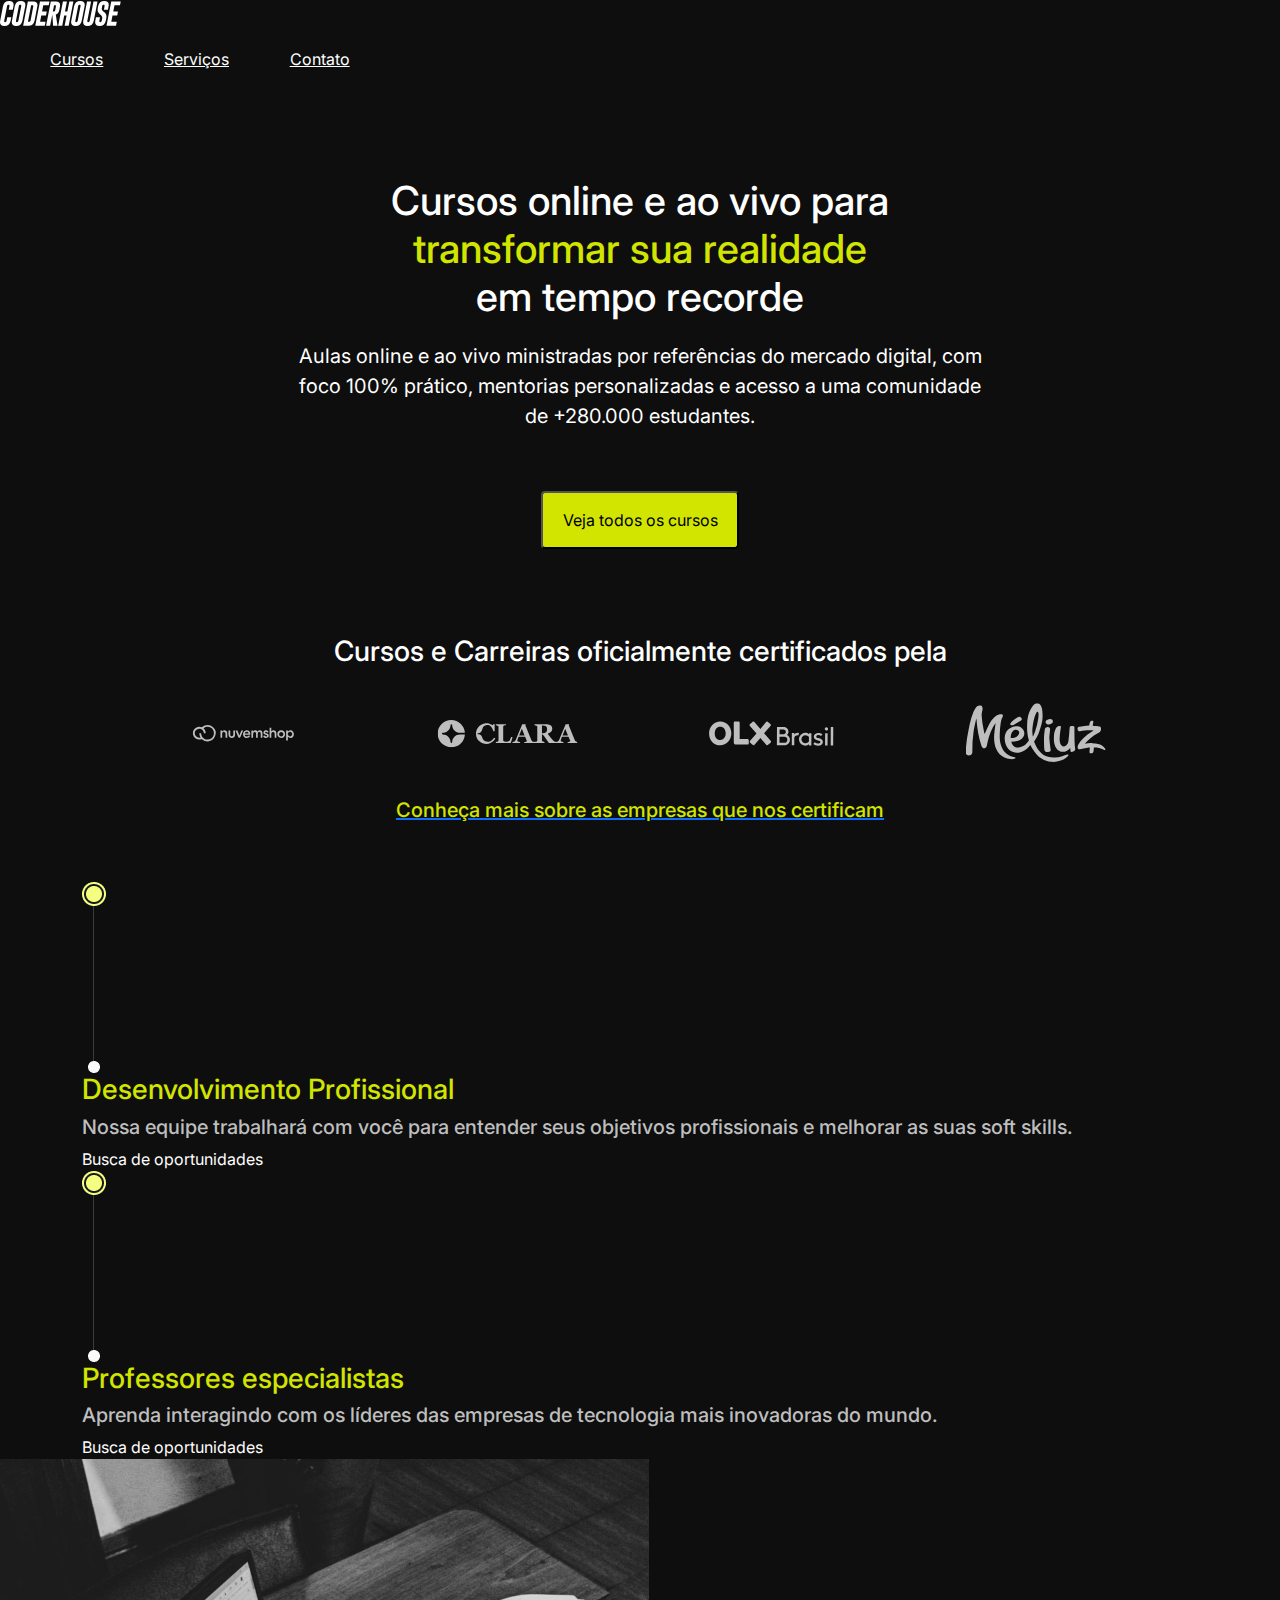
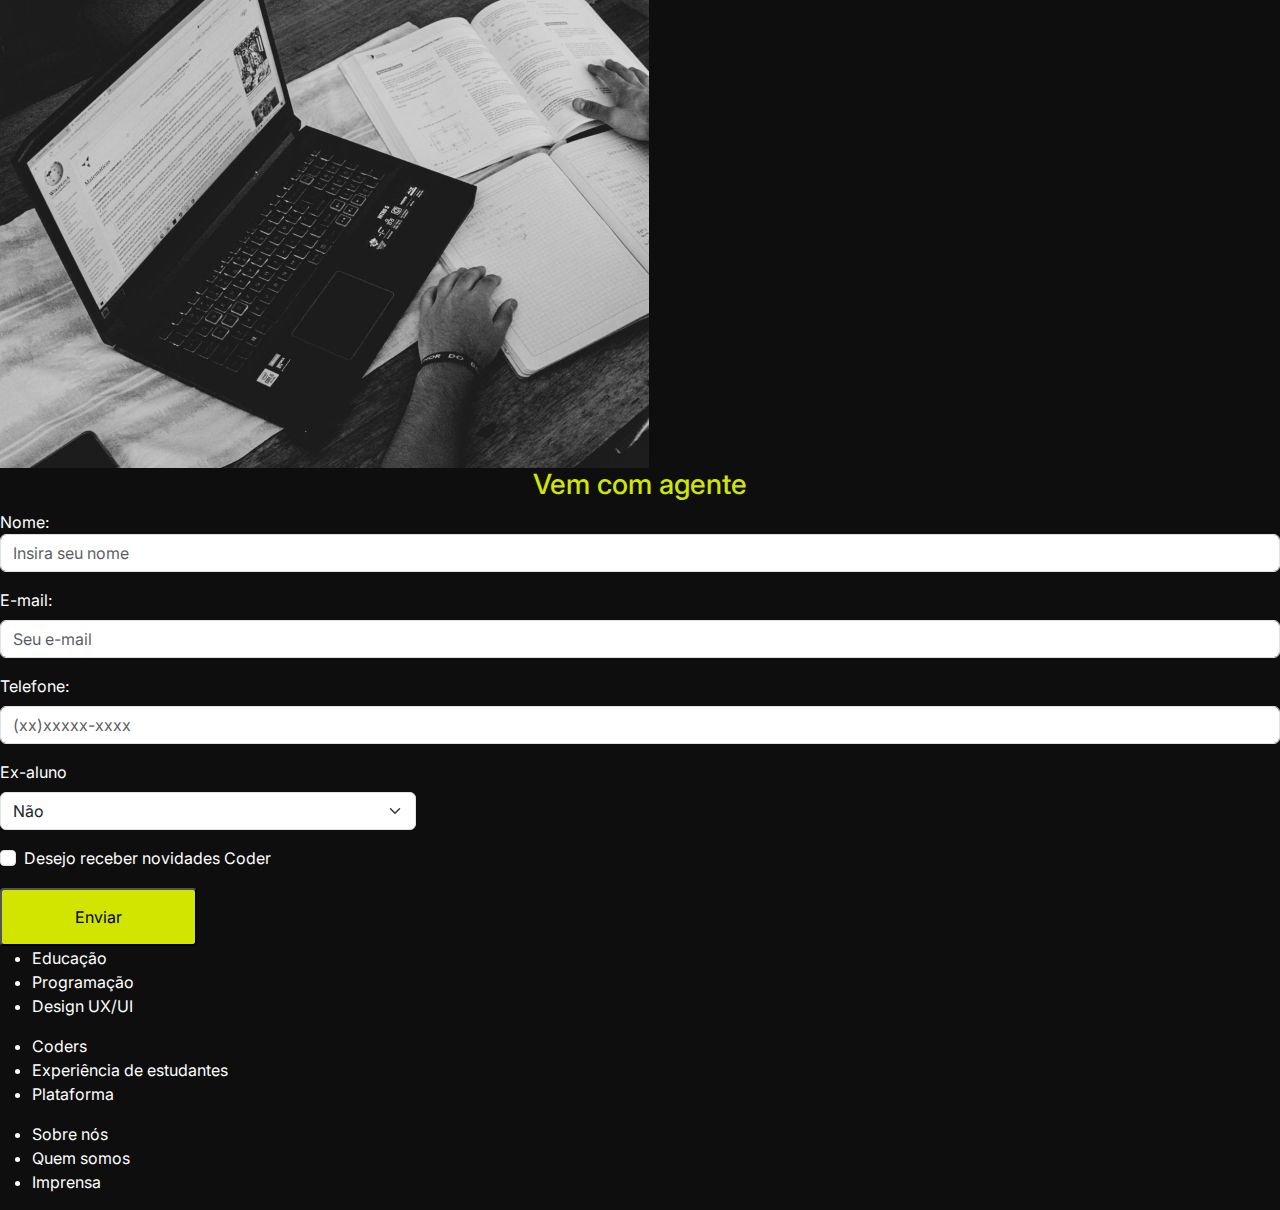
==== index.html @ bf9b63c2 "Commit Framework Bootstrap" ====
<!DOCTYPE html>
<html lang="pt-BR">
<head>
    <meta charset="UTF-8">
    <meta name="viewport" content="width=device-width, initial-scale=1.0">
    <title>Projeto - Coderhouse</title>
    <link href="https://cdn.jsdelivr.net/npm/bootstrap@5.3.3/dist/css/bootstrap.min.css" rel="stylesheet" integrity="sha384-QWTKZyjpPEjISv5WaRU9OFeRpok6YctnYmDr5pNlyT2bRjXh0JMhjY6hW+ALEwIH" crossorigin="anonymous">
    <link rel="stylesheet" href="style.css">
</head>

<body>
<header>
    <section class="logo">
        <div>
            <img src="imagens/logo-coderhouse.svg" alt="logo da coderhouse">
        </div>

                <div>
            <nav class="navbar">
              <a href="cursos.html" class="nav_list">Cursos</a>
              <a href="" class="nav_list">Serviços</a> 
              <a href="" class="nav_list">Contato</a>
            </nav>
        </div>
    </section>
</header>

<main class="cursos">
        <div>
            <h1 class="textocentro"> 
                Cursos online e ao vivo para <br><span class="cortextoverde">transformar sua realidade</span> <br>em
                tempo recorde
            </h1>
        </div>
        <div> 
            <p class="textocentro margembaixo40">Aulas online e ao vivo ministradas por referências do mercado digital, com foco
                100% prático, mentorias personalizadas e acesso a uma comunidade de +280.000
                estudantes.</p>
        </div>

     

        <div class="botaocenter"> 
            <button type="button" class="botaoverde">Veja todos os cursos</button>
        </div>
    </main>

    
<section class="empresas" >
        <div>
            <h3 class="textocentro">Cursos e Carreiras oficialmente certificados pela</h3>
        </div>

        <div class="alinhamentologo">           
                    <div><img src="imagens/empresa-parceira1.svg" alt="logotipo da empresa parceira1"></div>
                    <div><img src="imagens/empresa-parceira2.svg" alt="logotipo da empresa parceira2"></div>
                    <div><img src="imagens/empresa-parceira3.svg" alt="logotipo da empresa parceira3"></div>
                    <div><img src="imagens/empresa-parceira4.svg" alt="logotipo da empresa parceira4"></div>
                       
        </div>
        <div>
            <a href="https://site.coderhouse.com/certificadores/br">
            <h5 class="cortextoverde textocentro margembaixo40"> Conheça mais sobre as empresas que nos certificam</h5></a>
        </div>
    </section>
   


    <section class="gridservices">
        <div class="service1">
            <section class="container"> 
                <div id="blocoservico">
                    <img src="imagens/line.png" alt="linha">
                    <div>
                    <h3 class="cortextoverde">Desenvolvimento Profissional</h3>
                    <h5 class="cortextovinza">Nossa equipe trabalhará com você para entender seus objetivos profissionais e melhorar as suas soft skills.</h5>
                    <h10>Busca de oportunidades</h10>
                </div>
             </section>
        </div>

        <div class="service2">
            <section class="container"> 
                <div id="blocoservico">
                    <img src="imagens/line.png" alt="linha">
                    <div>
                    <h3 class="cortextoverde">Professores especialistas</h3>
                    <h5 class="cortextovinza">Aprenda interagindo com os líderes das empresas de tecnologia mais inovadoras do mundo.</h5>
                    <h10>Busca de oportunidades</h10>
                </div>
             </section>
        </div>

        <div class="imgservice">
            <img src="imagens/imagem-servico.png" alt="imagem de um computador com aluno estudando">
        </div>
</section>    

<div class="space"></div>


<section class="form">
    <div class="containerform">
        <div><h3 class="cortextoverde alinhamentologo">Vem com agente</h3>
    <form class="row g-3">
        <div class="col">
        Nome:<input type="text" class="form-control" placeholder="Insira seu nome" aria-label="First name">
        </div>

     
      
      <div class="col-12">
        <label for="inputAddress" class="form-label">E-mail:</label>
        <input type="email" class="form-control" placeholder="Seu e-mail">
      </div>

      <div class="col-12">
        <label for="inputAddress2" class="form-label">Telefone:</label>
        <input type="number" class="form-control" id="inputAddress2" placeholder="(xx)xxxxx-xxxx">
      </div>
  
      <div class="col-md-4">
        <label for="inputState" class="form-label">Ex-aluno</label>
        <select id="inputState" class="form-select">
          <option>Sim</option>
          <option selected>Não</option>
        </select>
      </div>
     
      <div class="col-12">
        <div class="form-check">
          <input class="form-check-input" type="checkbox" id="gridCheck">
          <label class="form-check-label" for="gridCheck">
            Desejo receber novidades Coder
          </label>
        </div>
      </div>
      <div class="col-12">
        <button type="submit" class="botaoverde">Enviar</button>
      </div>
    </form>
</div>
</section>

<footer class="footer">

    <ul>
        <li id="black">Educação</li>
        <li>Programação</li>
        <li>Design UX/UI</li>
    </ul>

    <ul>
        <li id="black">Coders</li>
        <li>Experiência de estudantes</li>
        <li>Plataforma</li>
    </ul>

    <ul>
        <li id="black">Sobre nós</li>
        <li>Quem somos</li>
        <li>Imprensa</li>
    </ul>
</footer>
</body>
</html>
---- style.css ----
/* * {
    margin: 0;
    padding: 0;
    box-sizing: border-box;
    text-decoration: none;
}
*/

@import url('https://fonts.googleapis.com/css2?family=Inter:wght@100..900&display=swap');

body {
    background-color: rgb(14, 14, 14);
    color: rgb(255, 255, 255);
    font-family: Inter;
        }


.cortextoverde {
    color: #D1E500;
    overflow: ;
}

.cortextovinza {
    color: #BEBEBE;
}

p {
    font-size: 20px;
    
}

.alinhamentologo{
    display: flex;
    flex-direction: row;
    align-items: center;
    justify-content: center;
    gap: 123px;
}

.textocentro {
    text-align: center;
    margin: 20px 200px 20px 200px;
}

.margembaixo40 {
    padding-bottom: 40px;
}

.botaoverde {
    background-color: #D1E500;
    color: black ;
    border-radius: 4px;
    width: 197.13px;
    height: 58px;
    }

.empresas {
    list-style: none;
}

.lista {
    list-style: none;
}

.navbar {
    display: flex;
    justify-content: space-around;
    align-items: center;
    /*gap: 20px;*/
    width: 400px;
    padding: 20px;
 }

.navbar a {
       color: #FFF;
      }


.section {
    display: flex;
    justify-content: space-around;
    align-items: center;
    }

.nav_list {
    display: flex;
    align-items: center;
    justify-content: center;
}

.botaocenter {
    display: flex;
    justify-content: center;
    align-items: center;
}

.servicos {
    display: flex;
    gap: 10px;
}

.servicos #alinhaimagem{
    background-color: rgb(56, 56, 56);
    display: flex;
    flex-direction: row;
   justify-content:space-around;
   gap: 40px;
    width: 632px;
    height: 180px;
    border-radius: 20px;
   }

.servicos #alinhaimagem img{
    
    margin-top: 20px;
    margin-left: 40px;
    margin-bottom: 20px;
    width: 20px;
    height: 130px;
    }

    .tamanhoimg {
        width: 400px;
        height: 400px;
    }

    .cursos {
        margin: 86px;
    }

    .designform {
        background-color: rgb(56, 56, 56);
        display: flex;
        flex-direction: column;
        width: 330px;
        height: 480px;
        border-radius: 20px;
       }

       .designform #botaocentra{
        align-items: center;
        justify-content: center;
       }

       .form{
        display: flex;
        flex-direction: row;
        align-items: center;
        justify-content:center;
           }

       .container {
        display: flex;
       }
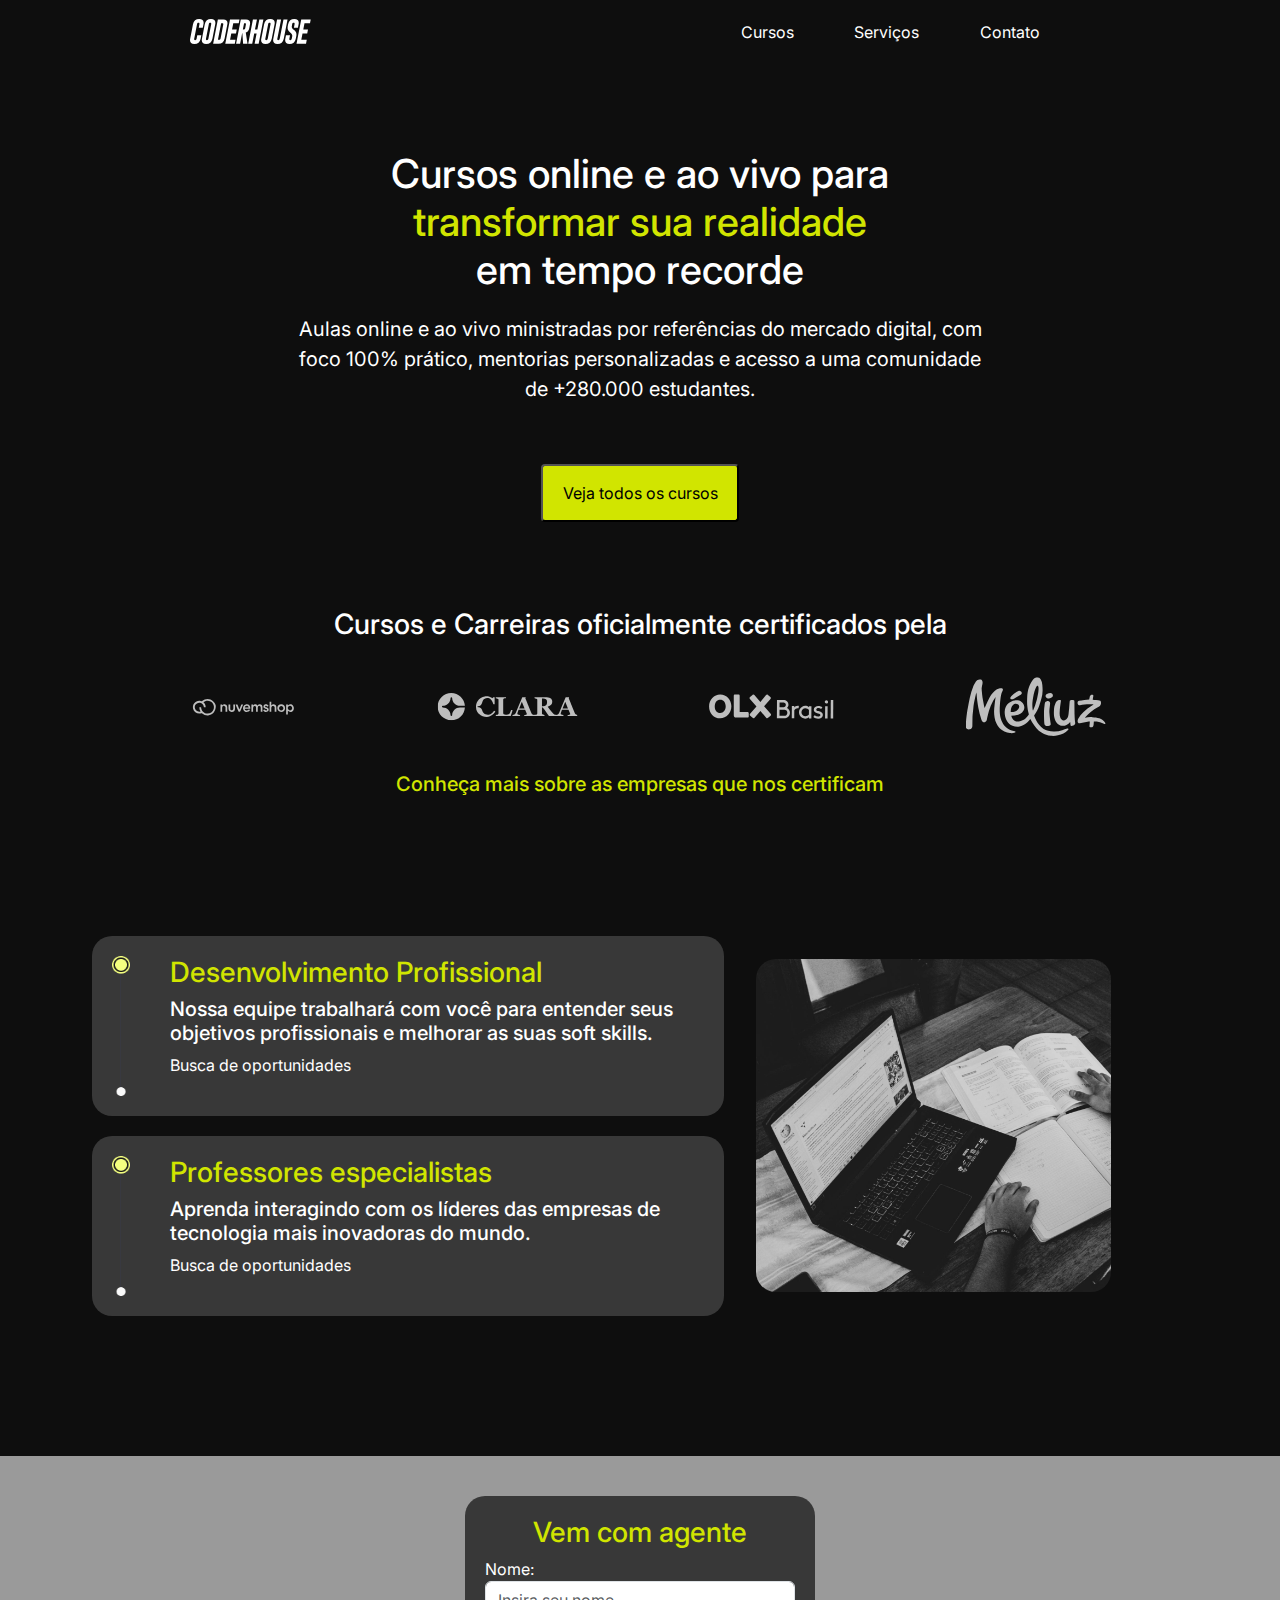
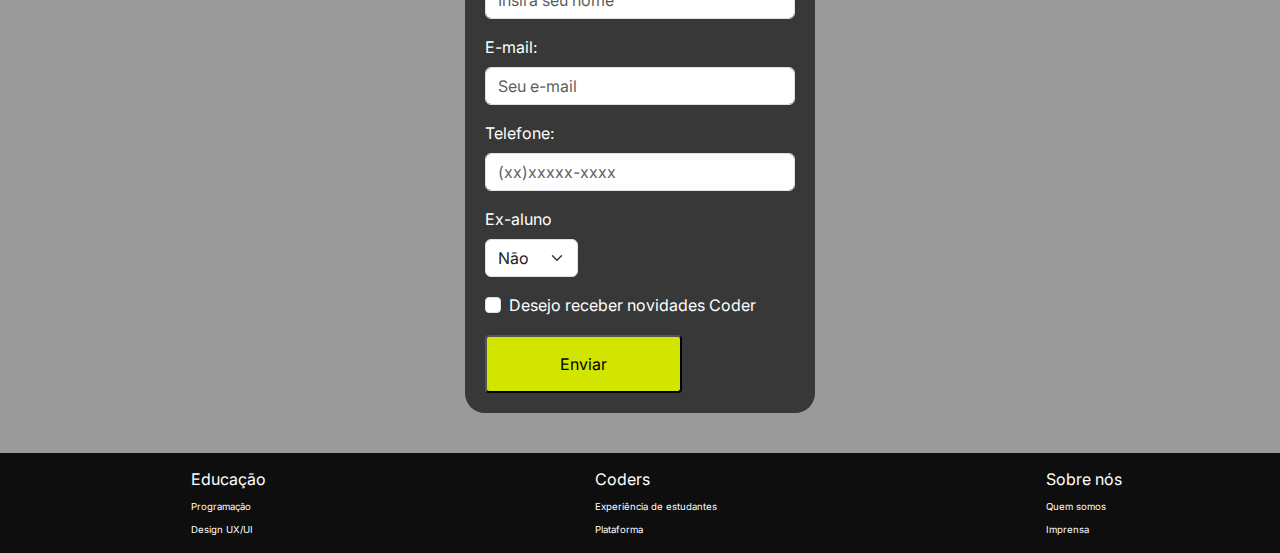
==== commit 605ccd6d: "ajuste links" ====
--- a/index.html
+++ b/index.html
@@ -59,7 +59,7 @@
                        
         </div>
         <div>
-            <a href="https://site.coderhouse.com/certificadores/br">
+            <a href="https://site.coderhouse.com/certificadores/br" class="no">
             <h5 class="cortextoverde textocentro margembaixo40"> Conheça mais sobre as empresas que nos certificam</h5></a>
         </div>
     </section>
@@ -144,19 +144,19 @@
 
 <footer class="footer">
 
-    <ul>
+    <ul class="primeiro">
         <li id="black">Educação</li>
         <li>Programação</li>
         <li>Design UX/UI</li>
     </ul>
 
-    <ul>
+    <ul class="segundo">
         <li id="black">Coders</li>
         <li>Experiência de estudantes</li>
         <li>Plataforma</li>
     </ul>
 
-    <ul>
+    <ul class="terceiro">
         <li id="black">Sobre nós</li>
         <li>Quem somos</li>
         <li>Imprensa</li>
--- a/style.css
+++ b/style.css
@@ -9,7 +9,7 @@
 @import url('https://fonts.googleapis.com/css2?family=Inter:wght@100..900&display=swap');
 
 body {
-    background-color: rgb(14, 14, 14);
+    background-color: #0e0e0e;
     color: rgb(255, 255, 255);
     font-family: Inter;
         }
@@ -20,13 +20,12 @@
     overflow: ;
 }
 
-.cortextovinza {
+.cortextocinza {
     color: #BEBEBE;
 }
 
 p {
     font-size: 20px;
-    
 }
 
 .alinhamentologo{
@@ -54,6 +53,10 @@
     height: 58px;
     }
 
+.botaoverde:hover{
+    background-color: #e0f500;
+}   
+
 .empresas {
     list-style: none;
 }
@@ -73,10 +76,11 @@
 
 .navbar a {
        color: #FFF;
+       text-decoration: none;
       }
 
 
-.section {
+.logo {
     display: flex;
     justify-content: space-around;
     align-items: center;
@@ -86,6 +90,7 @@
     display: flex;
     align-items: center;
     justify-content: center;
+    text-decoration: none;
 }
 
 .botaocenter {
@@ -94,35 +99,7 @@
     align-items: center;
 }
 
-.servicos {
-    display: flex;
-    gap: 10px;
-}
-
-.servicos #alinhaimagem{
-    background-color: rgb(56, 56, 56);
-    display: flex;
-    flex-direction: row;
-   justify-content:space-around;
-   gap: 40px;
-    width: 632px;
-    height: 180px;
-    border-radius: 20px;
-   }
-
-.servicos #alinhaimagem img{
-    
-    margin-top: 20px;
-    margin-left: 40px;
-    margin-bottom: 20px;
-    width: 20px;
-    height: 130px;
-    }
-
-    .tamanhoimg {
-        width: 400px;
-        height: 400px;
-    }
+
 
     .cursos {
         margin: 86px;
@@ -144,11 +121,199 @@
 
        .form{
         display: flex;
-        flex-direction: row;
+        justify-content:center;
+        padding: 40px;
+        background-color: #9a9a9a;
+           }
+
+
+
+/*   -------------- */
+
+.container {
+    display: flex;
+    flex-wrap
+}
+
+
+.container #blocoservico{
+    background-color: rgb(56, 56, 56);
+    display: flex;
+    justify-content:space-around;
+    padding: 20px;
+    gap: 40px;
+    width: 632px;
+    height: 180px;
+    border-radius: 20px;
+       }
+
+.gridservices{
+    display: grid;
+    grid-template-areas:
+    "service1 imgservice"
+    "service2 imgservice"
+    ;
+    justify-content: center;
+    align-items: center;
+    padding: 80px;
+    gap: 20px;
+}
+
+.service1{
+    grid-area: service1;
+}
+
+
+.service2{
+    grid-area: service2;
+}
+
+.imgservice{
+    grid-area: imgservice;
+}
+
+.imgservice img{
+    width: 80%;
+    border-radius: 20px;
+}
+
+
+.footer{
+    display: flex;
+    height: 100px;
+    background-color: #0e0e0e;
+    justify-content: space-around;
+    padding: 10px;
+    text-decoration: none;
+}
+
+.footer ul{
+    list-style: none;
+    font-size: 60%;
+}
+
+#black{
+    font-size: medium;
+    padding-bottom: 5px;
+}
+
+.footer li{
+    padding: 4px;
+}
+
+
+.space{
+    display: flex;
+    margin: 20px 20px 20px 20px;
+    background-color: #0e0e0e;
+    height: 20px;
+}
+
+.no{
+    text-decoration: none;
+}
+
+.containerform{
+    display: flex;
+    background-color: rgb(56, 56, 56);
+    justify-content:center;
+    gap: 20px;
+    height: 100%;
+    max-width: 350px;
+    border-radius: 20px;
+    padding: 20px;
+/*     display: flex;
+    background-color: rgb(34, 34, 34);
+    height: 100%;
+    max-width: 350px;
+    border-radius: 20px;
+    color: white;
+    padding: 20px; */
+} 
+
+
+
+/*RESPONSIVIDADE*/
+
+@media (max-width:768px) {
+    .gridservices{
+        display: grid;
+        grid-template-areas:
+        "service1"
+        "service2"
+        "imgservice";
+        justify-content: center;
         align-items: center;
-        justify-content:center;
-           }
-
-       .container {
-        display: flex;
-       }    +        padding: 80px;
+        gap: 20px;
+    }
+
+    .cursos {
+        display: block;
+        align-items: center;
+        margin: 10px;
+            }
+
+            .alinhamentologo{
+                display: flex;
+                flex-direction: column;
+                align-items: center;
+                justify-content: center;
+                gap: 20px;
+            }
+
+            .container {
+                display: flex;
+                justify-content: center;
+                flex-wrap
+            }
+
+            
+            .textocentro {
+                margin: 12px;
+                padding-top: 20px;
+                padding-bottom: 20px;
+            }
+
+
+            .container #blocoservico{
+                background-color: rgb(56, 56, 56);
+                display: flex;
+                align-items: center;
+                justify-content:space-around;
+                padding: 40px;
+                gap: 40px;
+                width: 360px;
+                height: 360px;
+                border-radius: 60px;
+                   }
+
+                   .imgservice{
+                    display: flex;
+                    justify-content: center;
+                    width: 450px;
+                    flex-wrap
+                }
+
+                body {
+                    font-size: 1rem;
+                }
+
+                .footer {
+                    display: grid;
+                    grid-template-areas:
+                    "primeiro"
+                    "segundo"
+                    "terceiro";
+                    justify-content: center;
+                    padding: 20px;
+                }
+}
+
+
+
+
+
+
+
+
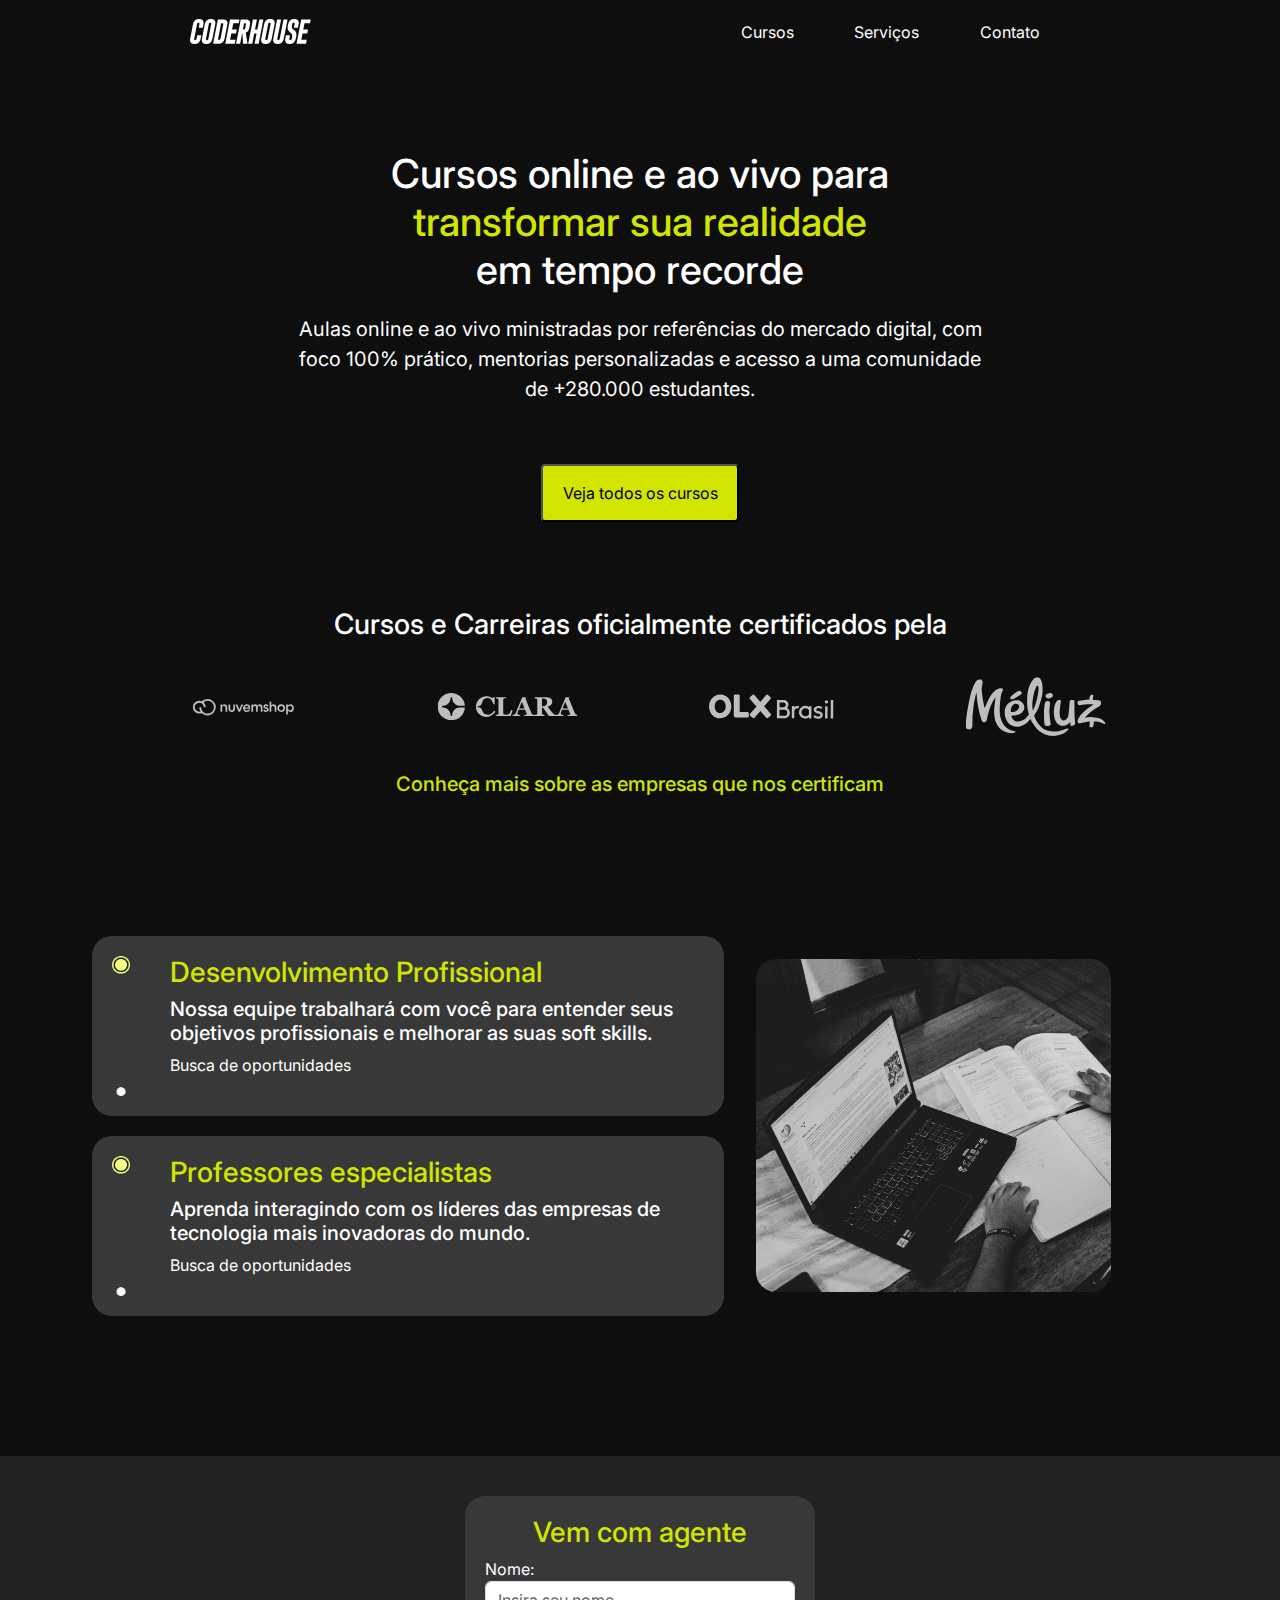
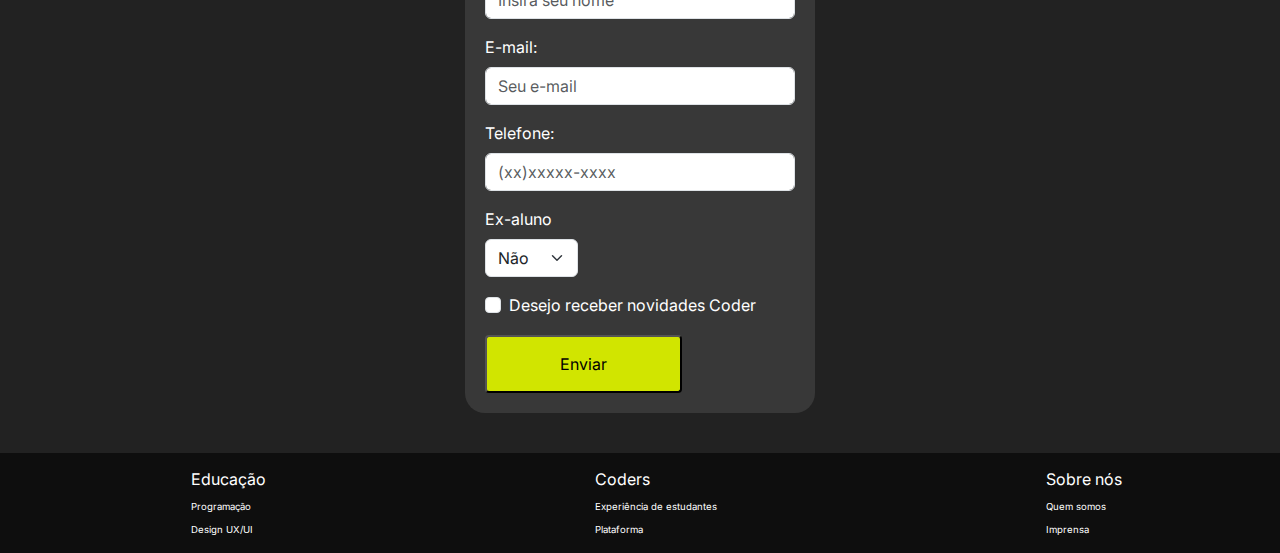
==== commit 2fc20815: "navegação menus" ====
--- a/index.html
+++ b/index.html
@@ -17,7 +17,7 @@
 
                 <div>
             <nav class="navbar">
-              <a href="cursos.html" class="nav_list">Cursos</a>
+              <a href="curso.html" class="nav_list">Cursos</a>
               <a href="" class="nav_list">Serviços</a> 
               <a href="" class="nav_list">Contato</a>
             </nav>
@@ -41,7 +41,7 @@
      
 
         <div class="botaocenter"> 
-            <button type="button" class="botaoverde">Veja todos os cursos</button>
+            <button type="submit" class="botaoverde" href="curso.html">Veja todos os cursos</button>
         </div>
     </main>
 
@@ -136,7 +136,7 @@
         </div>
       </div>
       <div class="col-12">
-        <button type="submit" class="botaoverde">Enviar</button>
+        <button type="submit" class="botaoverde" href="curso.html">Enviar</button>
       </div>
     </form>
 </div>
--- a/style.css
+++ b/style.css
@@ -123,7 +123,7 @@
         display: flex;
         justify-content:center;
         padding: 40px;
-        background-color: #9a9a9a;
+        background-color: #222222;
            }
 
 
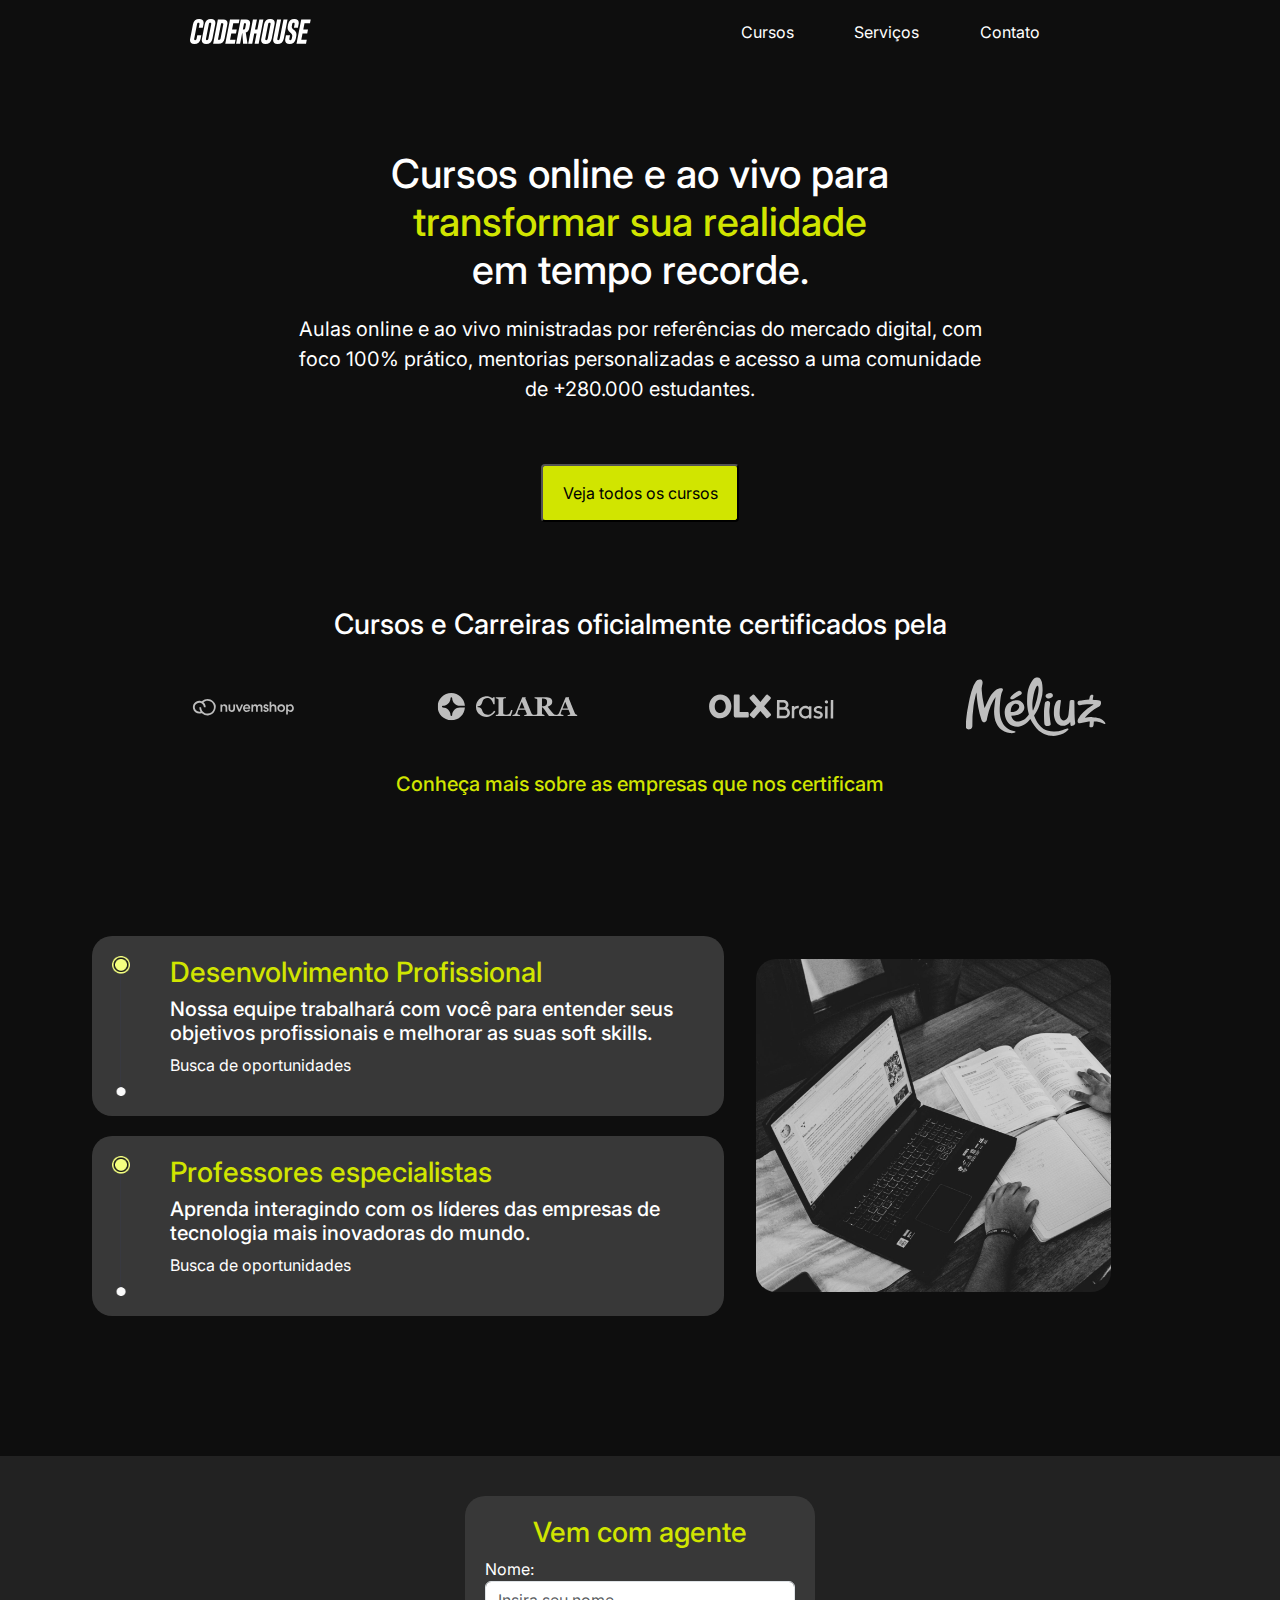
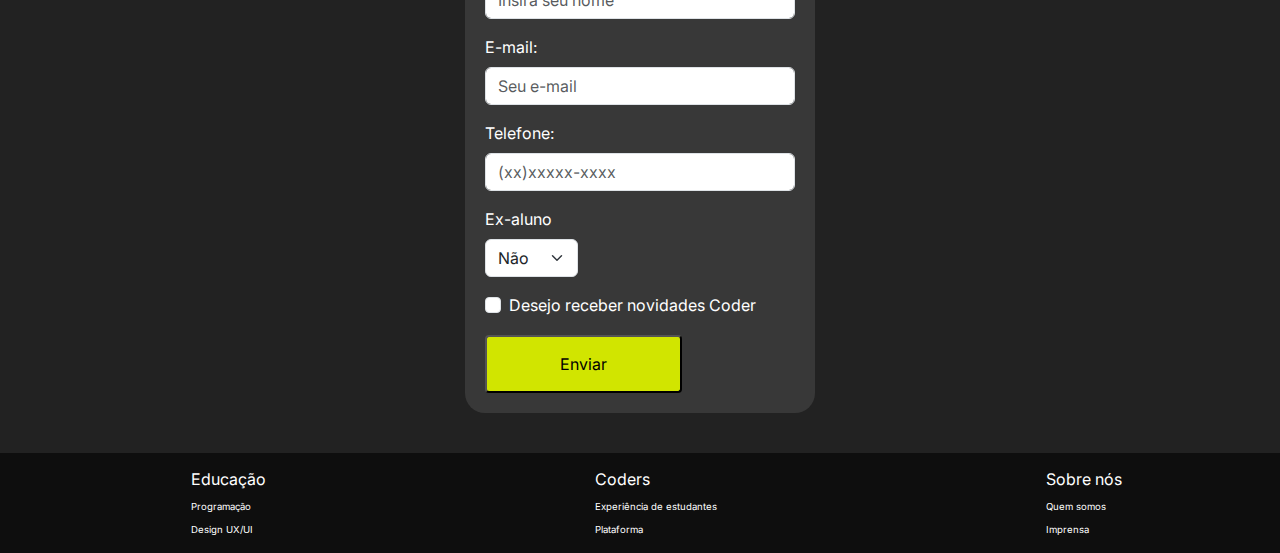
==== commit 71649b13: "tentativa envio index" ====
--- a/index.html
+++ b/index.html
@@ -29,7 +29,7 @@
         <div>
             <h1 class="textocentro"> 
                 Cursos online e ao vivo para <br><span class="cortextoverde">transformar sua realidade</span> <br>em
-                tempo recorde
+                tempo recorde.
             </h1>
         </div>
         <div> 
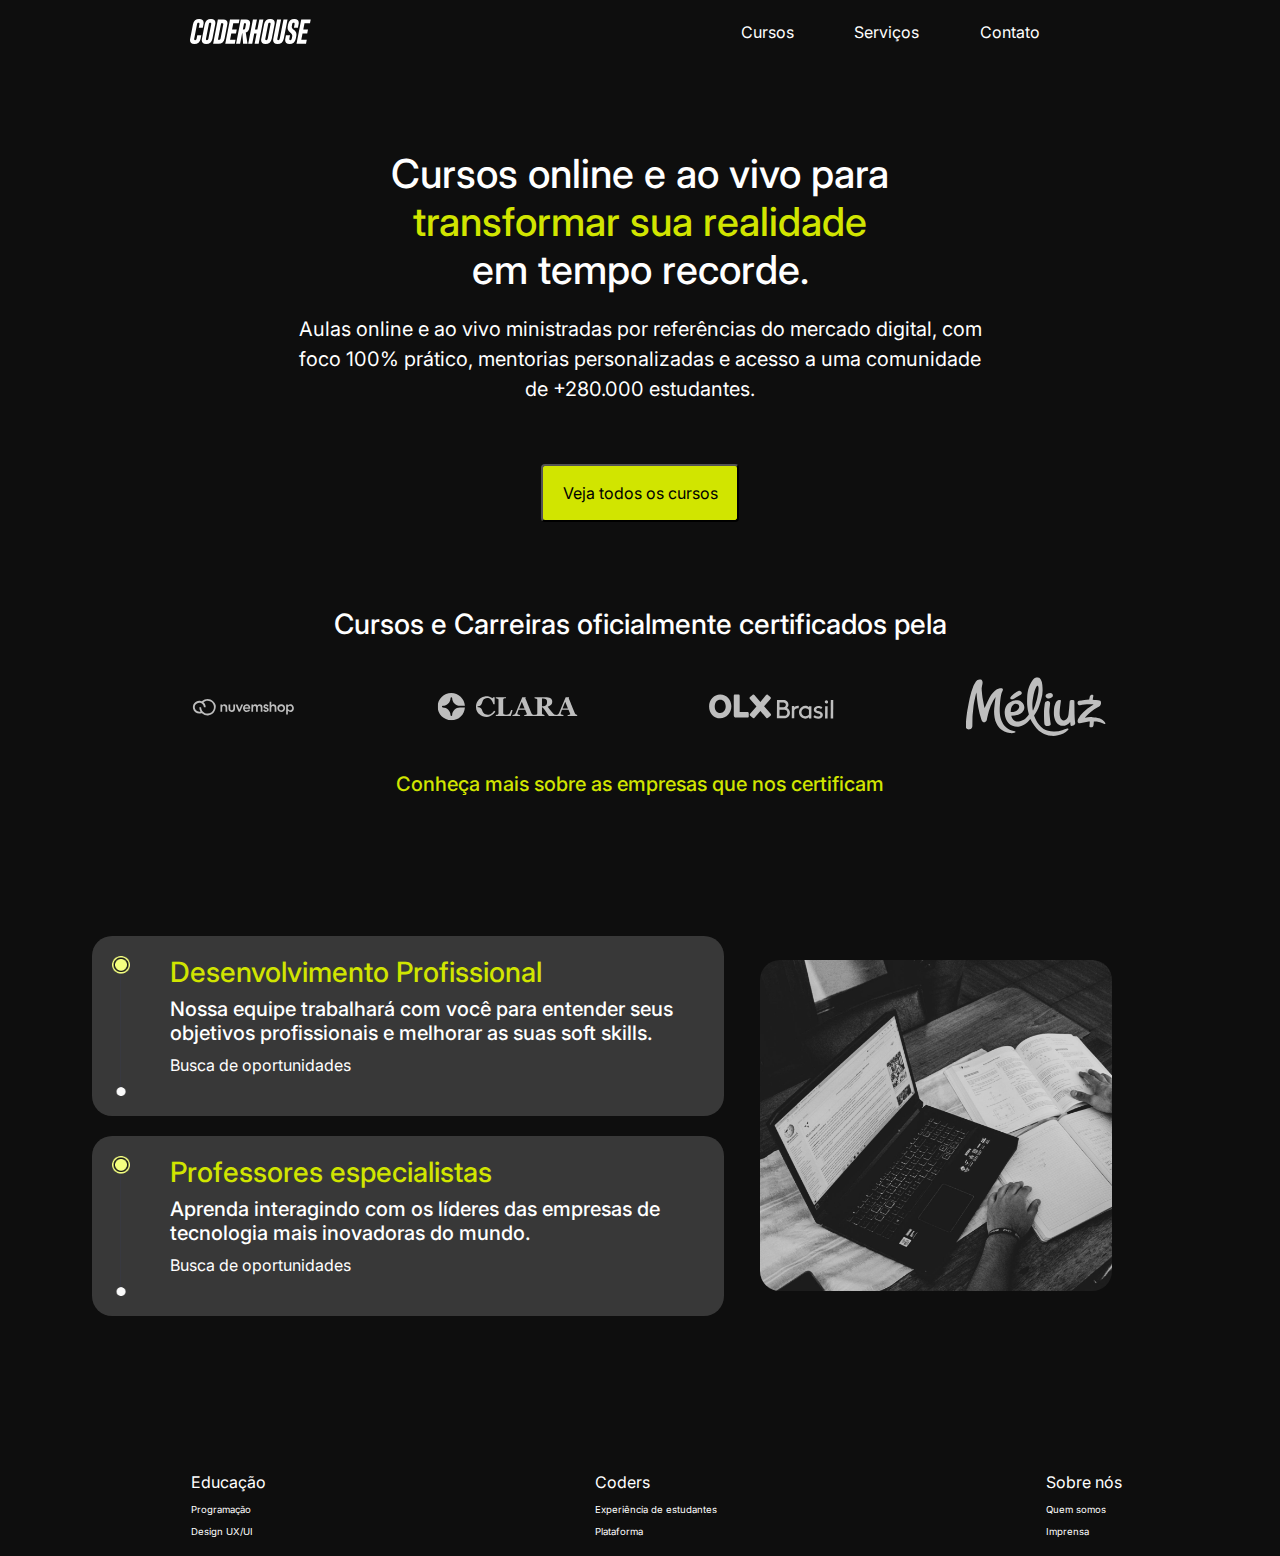
==== commit 53dcc6f6: "Ajuste na estrutura do HTML" ====
--- a/index.html
+++ b/index.html
@@ -1,105 +1,141 @@
 <!DOCTYPE html>
 <html lang="pt-BR">
-<head>
-    <meta charset="UTF-8">
-    <meta name="viewport" content="width=device-width, initial-scale=1.0">
+  <head>
+    <meta charset="UTF-8" />
+    <meta name="viewport" content="width=device-width, initial-scale=1.0" />
     <title>Projeto - Coderhouse</title>
-    <link href="https://cdn.jsdelivr.net/npm/bootstrap@5.3.3/dist/css/bootstrap.min.css" rel="stylesheet" integrity="sha384-QWTKZyjpPEjISv5WaRU9OFeRpok6YctnYmDr5pNlyT2bRjXh0JMhjY6hW+ALEwIH" crossorigin="anonymous">
-    <link rel="stylesheet" href="style.css">
-</head>
-
-<body>
-<header>
-    <section class="logo">
-        <div>
-            <img src="imagens/logo-coderhouse.svg" alt="logo da coderhouse">
-        </div>
-
-                <div>
-            <nav class="navbar">
-              <a href="curso.html" class="nav_list">Cursos</a>
-              <a href="" class="nav_list">Serviços</a> 
-              <a href="" class="nav_list">Contato</a>
-            </nav>
-        </div>
+    <link
+      href="https://cdn.jsdelivr.net/npm/bootstrap@5.3.3/dist/css/bootstrap.min.css"
+      rel="stylesheet"
+      integrity="sha384-QWTKZyjpPEjISv5WaRU9OFeRpok6YctnYmDr5pNlyT2bRjXh0JMhjY6hW+ALEwIH"
+      crossorigin="anonymous"
+    />
+    <link rel="stylesheet" href="style.css" />
+  </head>
+
+  <body>
+    <header>
+      <section class="logo">
+        <div>
+          <img src="imagens/logo-coderhouse.svg" alt="logo da coderhouse" />
+        </div>
+
+        <div>
+          <nav class="navbar">
+            <a href="cursos.html" class="nav_list">Cursos</a>
+            <a href="" class="nav_list">Serviços</a>
+            <a href="" class="nav_list">Contato</a>
+          </nav>
+        </div>
+      </section>
+    </header>
+
+    <main class="cursos">
+      <div>
+        <h1 class="textocentro">
+          Cursos online e ao vivo para <br /><span class="cortextoverde"
+            >transformar sua realidade</span
+          >
+          <br />em tempo recorde.
+        </h1>
+      </div>
+      <div>
+        <p class="textocentro margembaixo40">
+          Aulas online e ao vivo ministradas por referências do mercado digital,
+          com foco 100% prático, mentorias personalizadas e acesso a uma
+          comunidade de +280.000 estudantes.
+        </p>
+      </div>
+
+      <div class="botaocenter">
+        <button type="submit" class="botaoverde" href="curso.html">
+          Veja todos os cursos
+        </button>
+      </div>
+    </main>
+
+    <section class="empresas">
+      <div>
+        <h3 class="textocentro">
+          Cursos e Carreiras oficialmente certificados pela
+        </h3>
+      </div>
+
+      <div class="alinhamentologo">
+        <div>
+          <img
+            src="imagens/empresa-parceira1.svg"
+            alt="logotipo da empresa parceira1"
+          />
+        </div>
+        <div>
+          <img
+            src="imagens/empresa-parceira2.svg"
+            alt="logotipo da empresa parceira2"
+          />
+        </div>
+        <div>
+          <img
+            src="imagens/empresa-parceira3.svg"
+            alt="logotipo da empresa parceira3"
+          />
+        </div>
+        <div>
+          <img
+            src="imagens/empresa-parceira4.svg"
+            alt="logotipo da empresa parceira4"
+          />
+        </div>
+      </div>
+      <div>
+        <a href="https://site.coderhouse.com/certificadores/br" class="no">
+          <h5 class="cortextoverde textocentro margembaixo40">
+            Conheça mais sobre as empresas que nos certificam
+          </h5>
+        </a>
+      </div>
     </section>
-</header>
-
-<main class="cursos">
-        <div>
-            <h1 class="textocentro"> 
-                Cursos online e ao vivo para <br><span class="cortextoverde">transformar sua realidade</span> <br>em
-                tempo recorde.
-            </h1>
-        </div>
-        <div> 
-            <p class="textocentro margembaixo40">Aulas online e ao vivo ministradas por referências do mercado digital, com foco
-                100% prático, mentorias personalizadas e acesso a uma comunidade de +280.000
-                estudantes.</p>
-        </div>
-
-     
-
-        <div class="botaocenter"> 
-            <button type="submit" class="botaoverde" href="curso.html">Veja todos os cursos</button>
-        </div>
-    </main>
-
-    
-<section class="empresas" >
-        <div>
-            <h3 class="textocentro">Cursos e Carreiras oficialmente certificados pela</h3>
-        </div>
-
-        <div class="alinhamentologo">           
-                    <div><img src="imagens/empresa-parceira1.svg" alt="logotipo da empresa parceira1"></div>
-                    <div><img src="imagens/empresa-parceira2.svg" alt="logotipo da empresa parceira2"></div>
-                    <div><img src="imagens/empresa-parceira3.svg" alt="logotipo da empresa parceira3"></div>
-                    <div><img src="imagens/empresa-parceira4.svg" alt="logotipo da empresa parceira4"></div>
-                       
-        </div>
-        <div>
-            <a href="https://site.coderhouse.com/certificadores/br" class="no">
-            <h5 class="cortextoverde textocentro margembaixo40"> Conheça mais sobre as empresas que nos certificam</h5></a>
-        </div>
+
+    <section class="gridservices">
+      <section class="container service1">
+        <div id="blocoservico">
+          <img src="imagens/line.png" alt="linha" />
+          <div>
+            <h3 class="cortextoverde">Desenvolvimento Profissional</h3>
+            <h5 class="cortextovinza">
+              Nossa equipe trabalhará com você para entender seus objetivos
+              profissionais e melhorar as suas soft skills.
+            </h5>
+            <h10>Busca de oportunidades</h10>
+          </div>
+        </div>
+      </section>
+
+      <section class="container service2">
+        <div id="blocoservico">
+          <img src="imagens/line.png" alt="linha" />
+          <div>
+            <h3 class="cortextoverde">Professores especialistas</h3>
+            <h5 class="cortextovinza">
+              Aprenda interagindo com os líderes das empresas de tecnologia mais
+              inovadoras do mundo.
+            </h5>
+            <h10>Busca de oportunidades</h10>
+          </div>
+        </div>
+      </section>
+
+      <div class="imgservice">
+        <img
+          src="imagens/imagem-servico.png"
+          alt="imagem de um computador com aluno estudando"
+        />
+      </div>
     </section>
-   
-
-
-    <section class="gridservices">
-        <div class="service1">
-            <section class="container"> 
-                <div id="blocoservico">
-                    <img src="imagens/line.png" alt="linha">
-                    <div>
-                    <h3 class="cortextoverde">Desenvolvimento Profissional</h3>
-                    <h5 class="cortextovinza">Nossa equipe trabalhará com você para entender seus objetivos profissionais e melhorar as suas soft skills.</h5>
-                    <h10>Busca de oportunidades</h10>
-                </div>
-             </section>
-        </div>
-
-        <div class="service2">
-            <section class="container"> 
-                <div id="blocoservico">
-                    <img src="imagens/line.png" alt="linha">
-                    <div>
-                    <h3 class="cortextoverde">Professores especialistas</h3>
-                    <h5 class="cortextovinza">Aprenda interagindo com os líderes das empresas de tecnologia mais inovadoras do mundo.</h5>
-                    <h10>Busca de oportunidades</h10>
-                </div>
-             </section>
-        </div>
-
-        <div class="imgservice">
-            <img src="imagens/imagem-servico.png" alt="imagem de um computador com aluno estudando">
-        </div>
-</section>    
-
-<div class="space"></div>
-
-
-<section class="form">
+
+    <div class="space"></div>
+
+    <!-- <section class="form">
     <div class="containerform">
         <div><h3 class="cortextoverde alinhamentologo">Vem com agente</h3>
     <form class="row g-3">
@@ -140,27 +176,26 @@
       </div>
     </form>
 </div>
-</section>
-
-<footer class="footer">
-
-    <ul class="primeiro">
+</section> -->
+
+    <footer class="footer">
+      <ul class="primeiro">
         <li id="black">Educação</li>
         <li>Programação</li>
         <li>Design UX/UI</li>
-    </ul>
-
-    <ul class="segundo">
+      </ul>
+
+      <ul class="segundo">
         <li id="black">Coders</li>
         <li>Experiência de estudantes</li>
         <li>Plataforma</li>
-    </ul>
-
-    <ul class="terceiro">
+      </ul>
+
+      <ul class="terceiro">
         <li id="black">Sobre nós</li>
         <li>Quem somos</li>
         <li>Imprensa</li>
-    </ul>
-</footer>
-</body>
+      </ul>
+    </footer>
+  </body>
 </html>
--- a/style.css
+++ b/style.css
@@ -9,311 +9,285 @@
 @import url('https://fonts.googleapis.com/css2?family=Inter:wght@100..900&display=swap');
 
 body {
-    background-color: #0e0e0e;
-    color: rgb(255, 255, 255);
-    font-family: Inter;
-        }
-
+  background-color: #0e0e0e;
+  color: rgb(255, 255, 255);
+  font-family: Inter;
+}
 
 .cortextoverde {
-    color: #D1E500;
-    overflow: ;
+  color: #d1e500;
 }
 
 .cortextocinza {
-    color: #BEBEBE;
+  color: #bebebe;
 }
 
 p {
-    font-size: 20px;
-}
-
-.alinhamentologo{
-    display: flex;
-    flex-direction: row;
-    align-items: center;
-    justify-content: center;
-    gap: 123px;
+  font-size: 20px;
+}
+
+.alinhamentologo {
+  display: flex;
+  flex-direction: row;
+  align-items: center;
+  justify-content: center;
+  gap: 123px;
 }
 
 .textocentro {
-    text-align: center;
-    margin: 20px 200px 20px 200px;
+  text-align: center;
+  margin: 20px 200px 20px 200px;
 }
 
 .margembaixo40 {
-    padding-bottom: 40px;
+  padding-bottom: 40px;
 }
 
 .botaoverde {
-    background-color: #D1E500;
-    color: black ;
-    border-radius: 4px;
-    width: 197.13px;
-    height: 58px;
-    }
-
-.botaoverde:hover{
-    background-color: #e0f500;
-}   
+  background-color: #d1e500;
+  color: black;
+  border-radius: 4px;
+  width: 197.13px;
+  height: 58px;
+}
+
+.botaoverde:hover {
+  background-color: #e0f500;
+}
 
 .empresas {
-    list-style: none;
+  list-style: none;
 }
 
 .lista {
-    list-style: none;
+  list-style: none;
 }
 
 .navbar {
-    display: flex;
-    justify-content: space-around;
-    align-items: center;
-    /*gap: 20px;*/
-    width: 400px;
-    padding: 20px;
- }
+  display: flex;
+  justify-content: space-around;
+  align-items: center;
+  /*gap: 20px;*/
+  width: 400px;
+  padding: 20px;
+}
 
 .navbar a {
-       color: #FFF;
-       text-decoration: none;
-      }
-
+  color: #fff;
+  text-decoration: none;
+}
 
 .logo {
-    display: flex;
-    justify-content: space-around;
-    align-items: center;
-    }
+  display: flex;
+  justify-content: space-around;
+  align-items: center;
+}
 
 .nav_list {
-    display: flex;
-    align-items: center;
-    justify-content: center;
-    text-decoration: none;
+  display: flex;
+  align-items: center;
+  justify-content: center;
+  text-decoration: none;
 }
 
 .botaocenter {
-    display: flex;
-    justify-content: center;
-    align-items: center;
-}
-
-
-
-    .cursos {
-        margin: 86px;
-    }
-
-    .designform {
-        background-color: rgb(56, 56, 56);
-        display: flex;
-        flex-direction: column;
-        width: 330px;
-        height: 480px;
-        border-radius: 20px;
-       }
-
-       .designform #botaocentra{
-        align-items: center;
-        justify-content: center;
-       }
-
-       .form{
-        display: flex;
-        justify-content:center;
-        padding: 40px;
-        background-color: #222222;
-           }
-
-
+  display: flex;
+  justify-content: center;
+  align-items: center;
+}
+
+.cursos {
+  margin: 86px;
+}
+
+.designform {
+  background-color: rgb(56, 56, 56);
+  display: flex;
+  flex-direction: column;
+  width: 330px;
+  height: 480px;
+  border-radius: 20px;
+}
+
+.designform #botaocentra {
+  align-items: center;
+  justify-content: center;
+}
+
+.form {
+  display: flex;
+  justify-content: center;
+  padding: 40px;
+  background-color: #222222;
+}
 
 /*   -------------- */
 
 .container {
-    display: flex;
-    flex-wrap
-}
-
-
-.container #blocoservico{
-    background-color: rgb(56, 56, 56);
-    display: flex;
-    justify-content:space-around;
-    padding: 20px;
-    gap: 40px;
-    width: 632px;
-    height: 180px;
-    border-radius: 20px;
-       }
-
-.gridservices{
-    display: grid;
-    grid-template-areas:
-    "service1 imgservice"
-    "service2 imgservice"
-    ;
-    justify-content: center;
-    align-items: center;
-    padding: 80px;
-    gap: 20px;
-}
-
-.service1{
-    grid-area: service1;
-}
-
-
-.service2{
-    grid-area: service2;
-}
-
-.imgservice{
-    grid-area: imgservice;
-}
-
-.imgservice img{
-    width: 80%;
-    border-radius: 20px;
-}
-
-
-.footer{
-    display: flex;
-    height: 100px;
-    background-color: #0e0e0e;
-    justify-content: space-around;
-    padding: 10px;
-    text-decoration: none;
-}
-
-.footer ul{
-    list-style: none;
-    font-size: 60%;
-}
-
-#black{
-    font-size: medium;
-    padding-bottom: 5px;
-}
-
-.footer li{
-    padding: 4px;
-}
-
-
-.space{
-    display: flex;
-    margin: 20px 20px 20px 20px;
-    background-color: #0e0e0e;
-    height: 20px;
-}
-
-.no{
-    text-decoration: none;
-}
-
-.containerform{
-    display: flex;
-    background-color: rgb(56, 56, 56);
-    justify-content:center;
-    gap: 20px;
-    height: 100%;
-    max-width: 350px;
-    border-radius: 20px;
-    padding: 20px;
-/*     display: flex;
+  display: flex;
+}
+
+.container #blocoservico {
+  background-color: rgb(56, 56, 56);
+  display: flex;
+  justify-content: space-around;
+  padding: 20px;
+  gap: 40px;
+  width: 632px;
+  height: 180px;
+  border-radius: 20px;
+}
+
+.gridservices {
+  display: grid;
+  grid-template-columns: 3fr 2fr;
+  grid-template-areas:
+    'service1 imgservice'
+    'service2 imgservice';
+  justify-content: center;
+  align-items: center;
+  padding: 80px;
+  gap: 20px;
+}
+
+.service1 {
+  grid-area: service1;
+}
+
+.service2 {
+  grid-area: service2;
+}
+
+.imgservice {
+  grid-area: imgservice;
+}
+
+.imgservice img {
+  width: 80%;
+  border-radius: 20px;
+}
+
+.footer {
+  display: flex;
+  height: 100px;
+  background-color: #0e0e0e;
+  justify-content: space-around;
+  padding: 10px;
+  text-decoration: none;
+}
+
+.footer ul {
+  list-style: none;
+  font-size: 60%;
+}
+
+#black {
+  font-size: medium;
+  padding-bottom: 5px;
+}
+
+.footer li {
+  padding: 4px;
+}
+
+.space {
+  display: flex;
+  margin: 20px 20px 20px 20px;
+  background-color: #0e0e0e;
+  height: 20px;
+}
+
+.no {
+  text-decoration: none;
+}
+
+.containerform {
+  display: flex;
+  background-color: rgb(56, 56, 56);
+  justify-content: center;
+  gap: 20px;
+  height: 100%;
+  max-width: 350px;
+  border-radius: 20px;
+  padding: 20px;
+  /*     display: flex;
     background-color: rgb(34, 34, 34);
     height: 100%;
     max-width: 350px;
     border-radius: 20px;
     color: white;
     padding: 20px; */
-} 
-
-
+}
 
 /*RESPONSIVIDADE*/
 
-@media (max-width:768px) {
-    .gridservices{
-        display: grid;
-        grid-template-areas:
-        "service1"
-        "service2"
-        "imgservice";
-        justify-content: center;
-        align-items: center;
-        padding: 80px;
-        gap: 20px;
-    }
-
-    .cursos {
-        display: block;
-        align-items: center;
-        margin: 10px;
-            }
-
-            .alinhamentologo{
-                display: flex;
-                flex-direction: column;
-                align-items: center;
-                justify-content: center;
-                gap: 20px;
-            }
-
-            .container {
-                display: flex;
-                justify-content: center;
-                flex-wrap
-            }
-
-            
-            .textocentro {
-                margin: 12px;
-                padding-top: 20px;
-                padding-bottom: 20px;
-            }
-
-
-            .container #blocoservico{
-                background-color: rgb(56, 56, 56);
-                display: flex;
-                align-items: center;
-                justify-content:space-around;
-                padding: 40px;
-                gap: 40px;
-                width: 360px;
-                height: 360px;
-                border-radius: 60px;
-                   }
-
-                   .imgservice{
-                    display: flex;
-                    justify-content: center;
-                    width: 450px;
-                    flex-wrap
-                }
-
-                body {
-                    font-size: 1rem;
-                }
-
-                .footer {
-                    display: grid;
-                    grid-template-areas:
-                    "primeiro"
-                    "segundo"
-                    "terceiro";
-                    justify-content: center;
-                    padding: 20px;
-                }
-}
-
-
-
-
-
-
-
-
+@media (max-width: 768px) {
+  .gridservices {
+    display: grid;
+    grid-template-areas:
+      'service1'
+      'service2'
+      'imgservice';
+    justify-content: center;
+    align-items: center;
+    padding: 80px;
+    gap: 20px;
+  }
+
+  .cursos {
+    display: block;
+    align-items: center;
+    margin: 10px;
+  }
+
+  .alinhamentologo {
+    display: flex;
+    flex-direction: column;
+    align-items: center;
+    justify-content: center;
+    gap: 20px;
+  }
+
+  .container {
+    display: flex;
+    justify-content: center;
+  }
+
+  .textocentro {
+    margin: 12px;
+    padding-top: 20px;
+    padding-bottom: 20px;
+  }
+
+  .container #blocoservico {
+    background-color: rgb(56, 56, 56);
+    display: flex;
+    align-items: center;
+    justify-content: space-around;
+    padding: 40px;
+    gap: 40px;
+    width: 360px;
+    height: 360px;
+    border-radius: 60px;
+  }
+
+  .imgservice {
+    display: flex;
+    justify-content: center;
+    width: 450px;
+  }
+
+  body {
+    font-size: 1rem;
+  }
+
+  .footer {
+    display: grid;
+    grid-template-areas:
+      'primeiro'
+      'segundo'
+      'terceiro';
+    justify-content: center;
+    padding: 20px;
+  }
+}
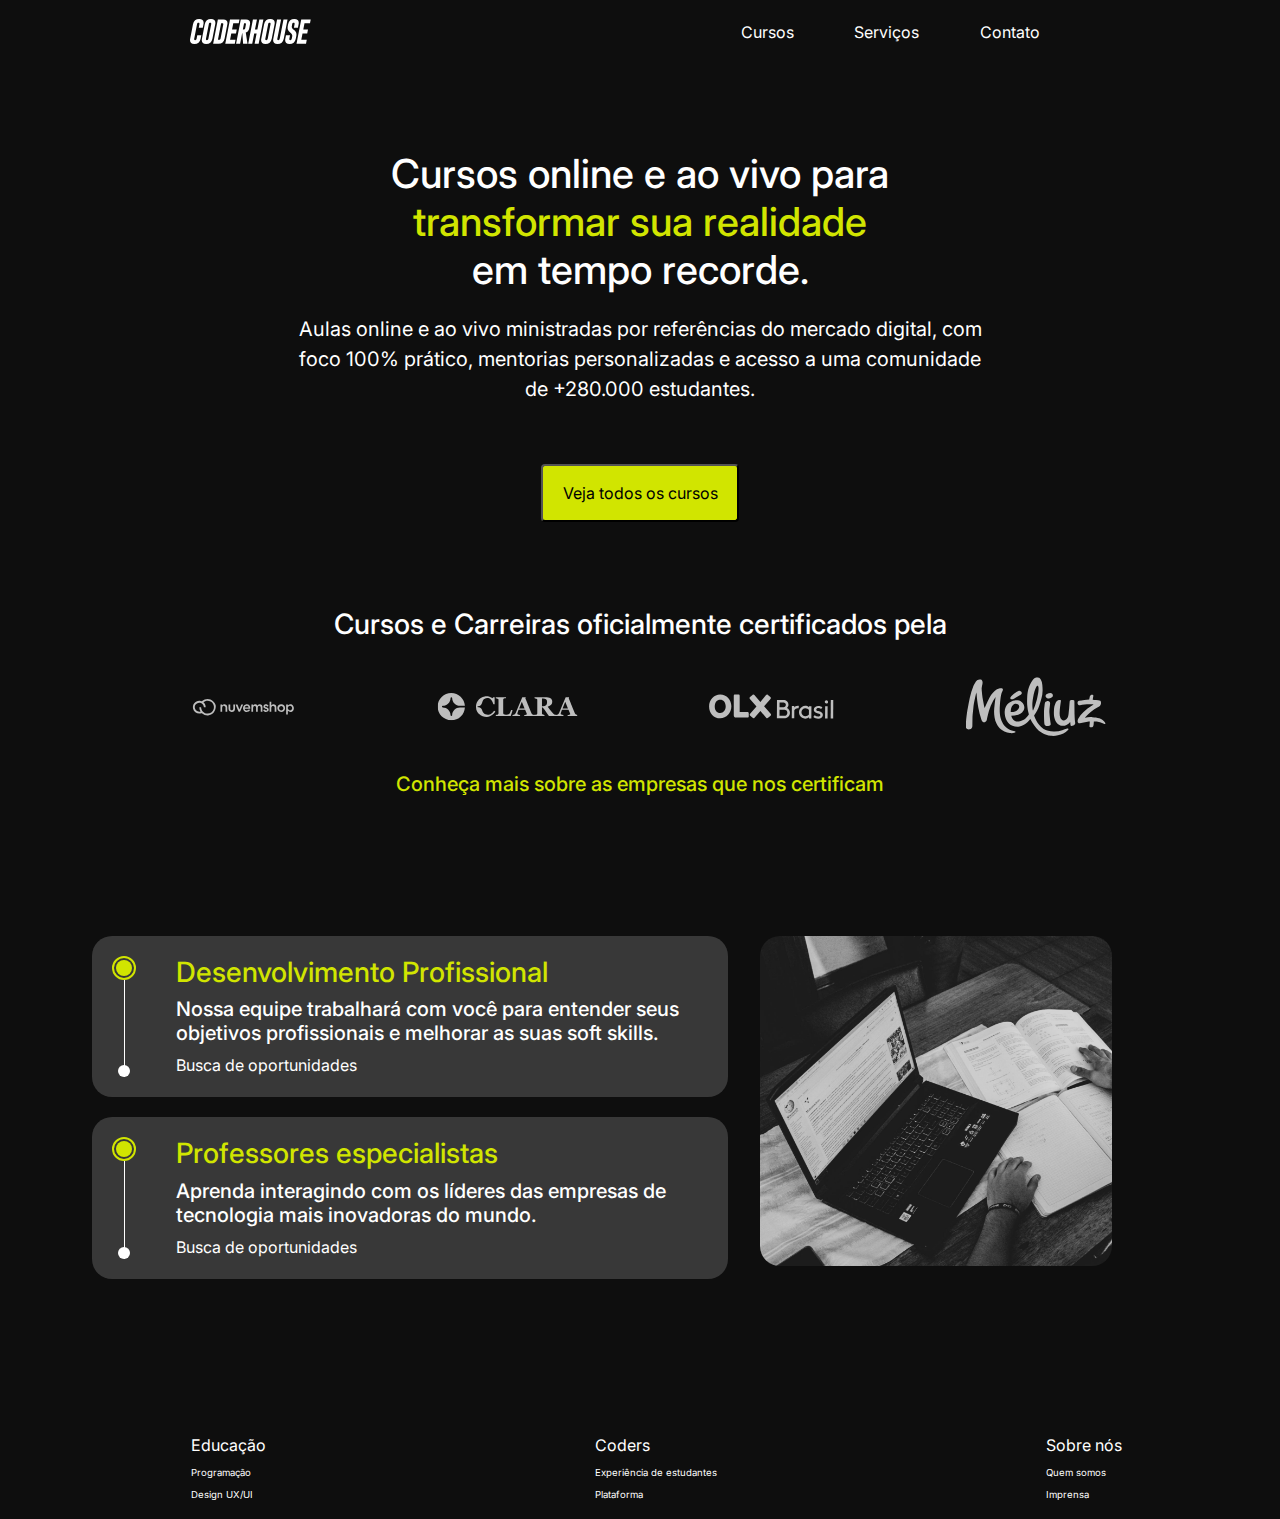
==== commit 0485d6c9: "alteração no gridservices" ====
--- a/index.html
+++ b/index.html
@@ -98,8 +98,11 @@
 
     <section class="gridservices">
       <section class="container service1">
-        <div id="blocoservico">
-          <img src="imagens/line.png" alt="linha" />
+        <div class="blocoservico">
+          <div class="circles">
+            <div class="yellow-circle"></div>
+            <div class="white-circle"></div>
+          </div>
           <div>
             <h3 class="cortextoverde">Desenvolvimento Profissional</h3>
             <h5 class="cortextovinza">
@@ -112,8 +115,11 @@
       </section>
 
       <section class="container service2">
-        <div id="blocoservico">
-          <img src="imagens/line.png" alt="linha" />
+        <div class="blocoservico">
+          <div class="circles">
+            <div class="yellow-circle"></div>
+            <div class="white-circle"></div>
+          </div>
           <div>
             <h3 class="cortextoverde">Professores especialistas</h3>
             <h5 class="cortextovinza">
@@ -175,8 +181,8 @@
         <button type="submit" class="botaoverde" href="curso.html">Enviar</button>
       </div>
     </form>
-</div>
-</section> -->
+    </div>
+    </section> -->
 
     <footer class="footer">
       <ul class="primeiro">
--- a/style.css
+++ b/style.css
@@ -127,14 +127,13 @@
   display: flex;
 }
 
-.container #blocoservico {
+.container .blocoservico {
   background-color: rgb(56, 56, 56);
   display: flex;
   justify-content: space-around;
   padding: 20px;
   gap: 40px;
-  width: 632px;
-  height: 180px;
+  height: 100%;
   border-radius: 20px;
 }
 
@@ -145,7 +144,7 @@
     'service1 imgservice'
     'service2 imgservice';
   justify-content: center;
-  align-items: center;
+  align-items: stretch;
   padding: 80px;
   gap: 20px;
 }
@@ -210,13 +209,54 @@
   max-width: 350px;
   border-radius: 20px;
   padding: 20px;
-  /*     display: flex;
-    background-color: rgb(34, 34, 34);
-    height: 100%;
-    max-width: 350px;
-    border-radius: 20px;
-    color: white;
-    padding: 20px; */
+}
+
+@layer circles {
+  .circles {
+    position: relative;
+  }
+
+  .yellow-circle {
+    position: relative;
+    width: 24px;
+    height: 24px;
+    border: #d1e500 solid 2px;
+    border-radius: 50%;
+  }
+
+  .yellow-circle::before {
+    width: 16px;
+    height: 16px;
+    background-color: #d1e500;
+    content: '';
+    display: inline-block;
+    border-radius: 50%;
+    position: absolute;
+    left: 2px;
+    top: 2px;
+  }
+
+  .white-circle {
+    position: absolute;
+    width: 12px;
+    height: 12px;
+    background-color: #fff;
+    bottom: 0;
+    left: 6px;
+    border-radius: 50%;
+  }
+
+  .circles::after {
+    width: 1px;
+    /* height: 100%; */
+    background-color: #fff;
+    content: '';
+    display: inline-block;
+    position: absolute;
+    top: 24px;
+    left: 12px;
+    height: calc(100% - 24px);
+  }
 }
 
 /*RESPONSIVIDADE*/
@@ -259,7 +299,7 @@
     padding-bottom: 20px;
   }
 
-  .container #blocoservico {
+  .container .blocoservico {
     background-color: rgb(56, 56, 56);
     display: flex;
     align-items: center;
